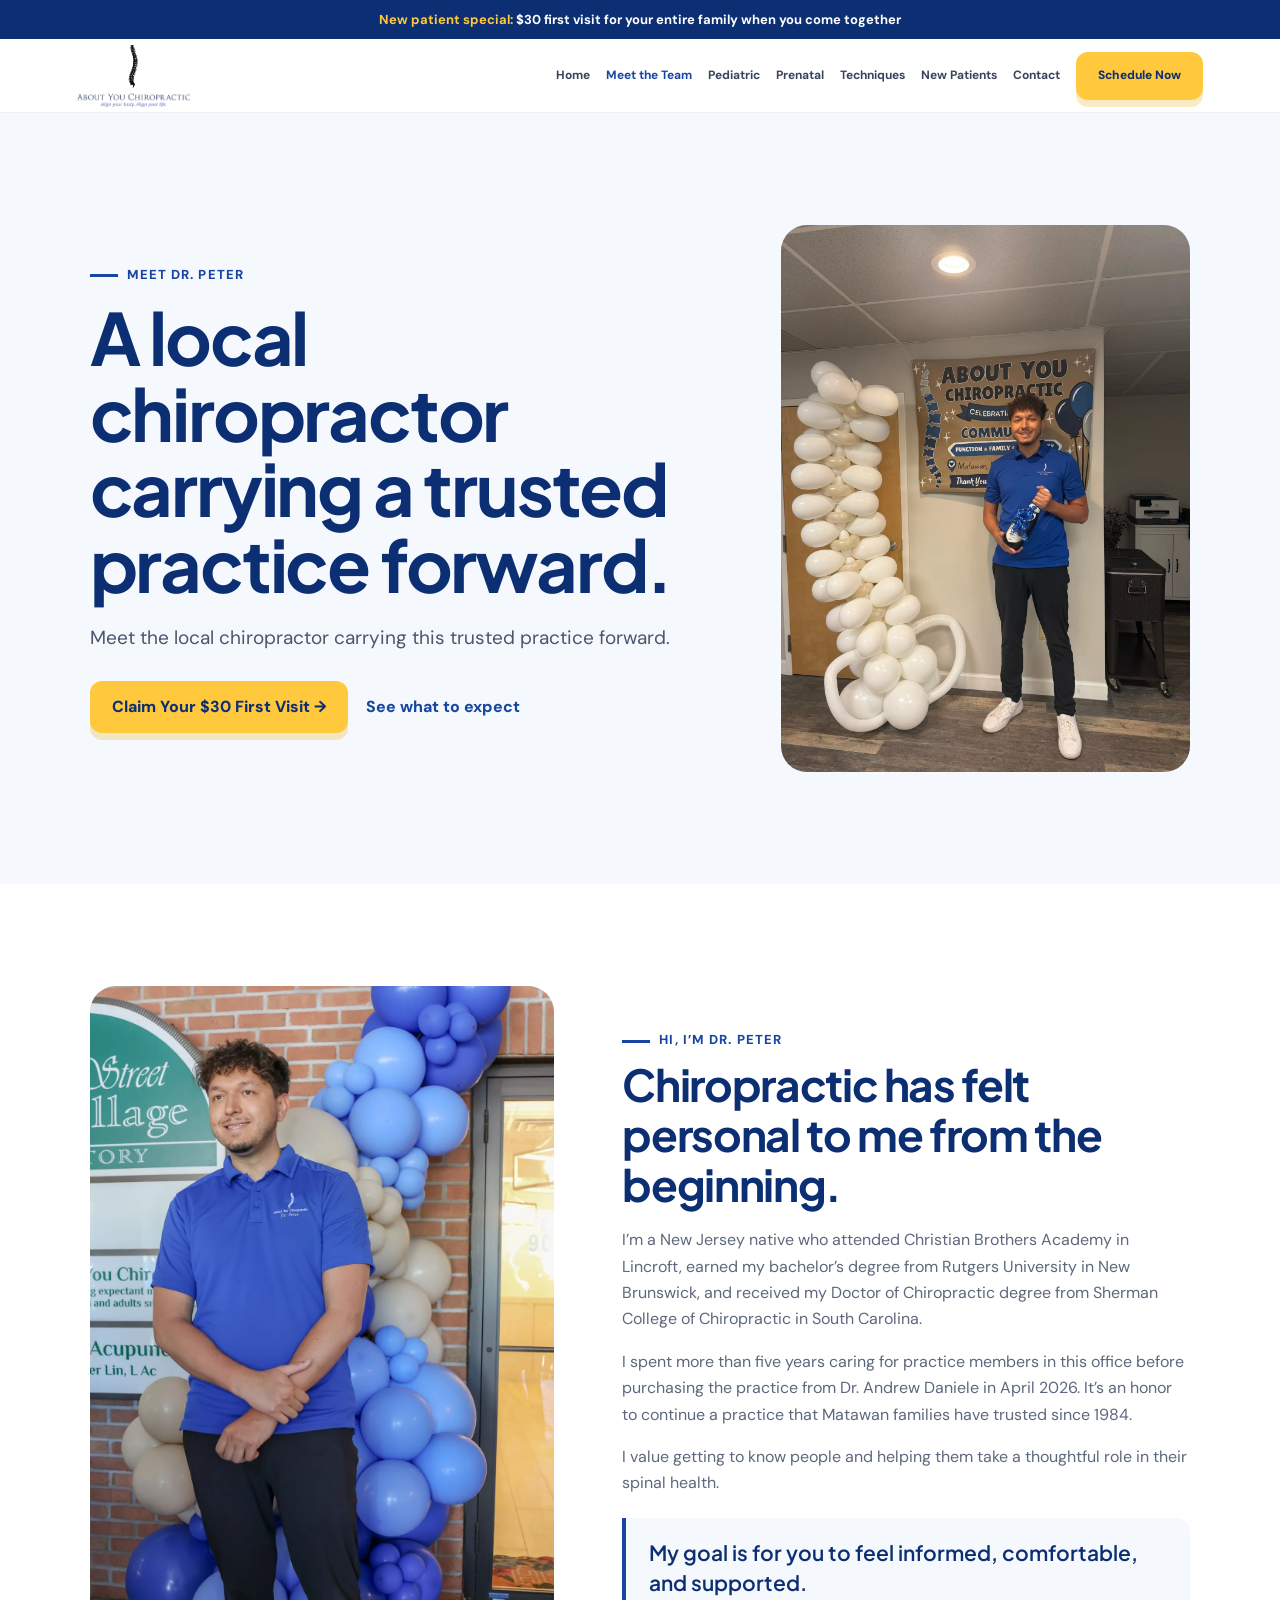
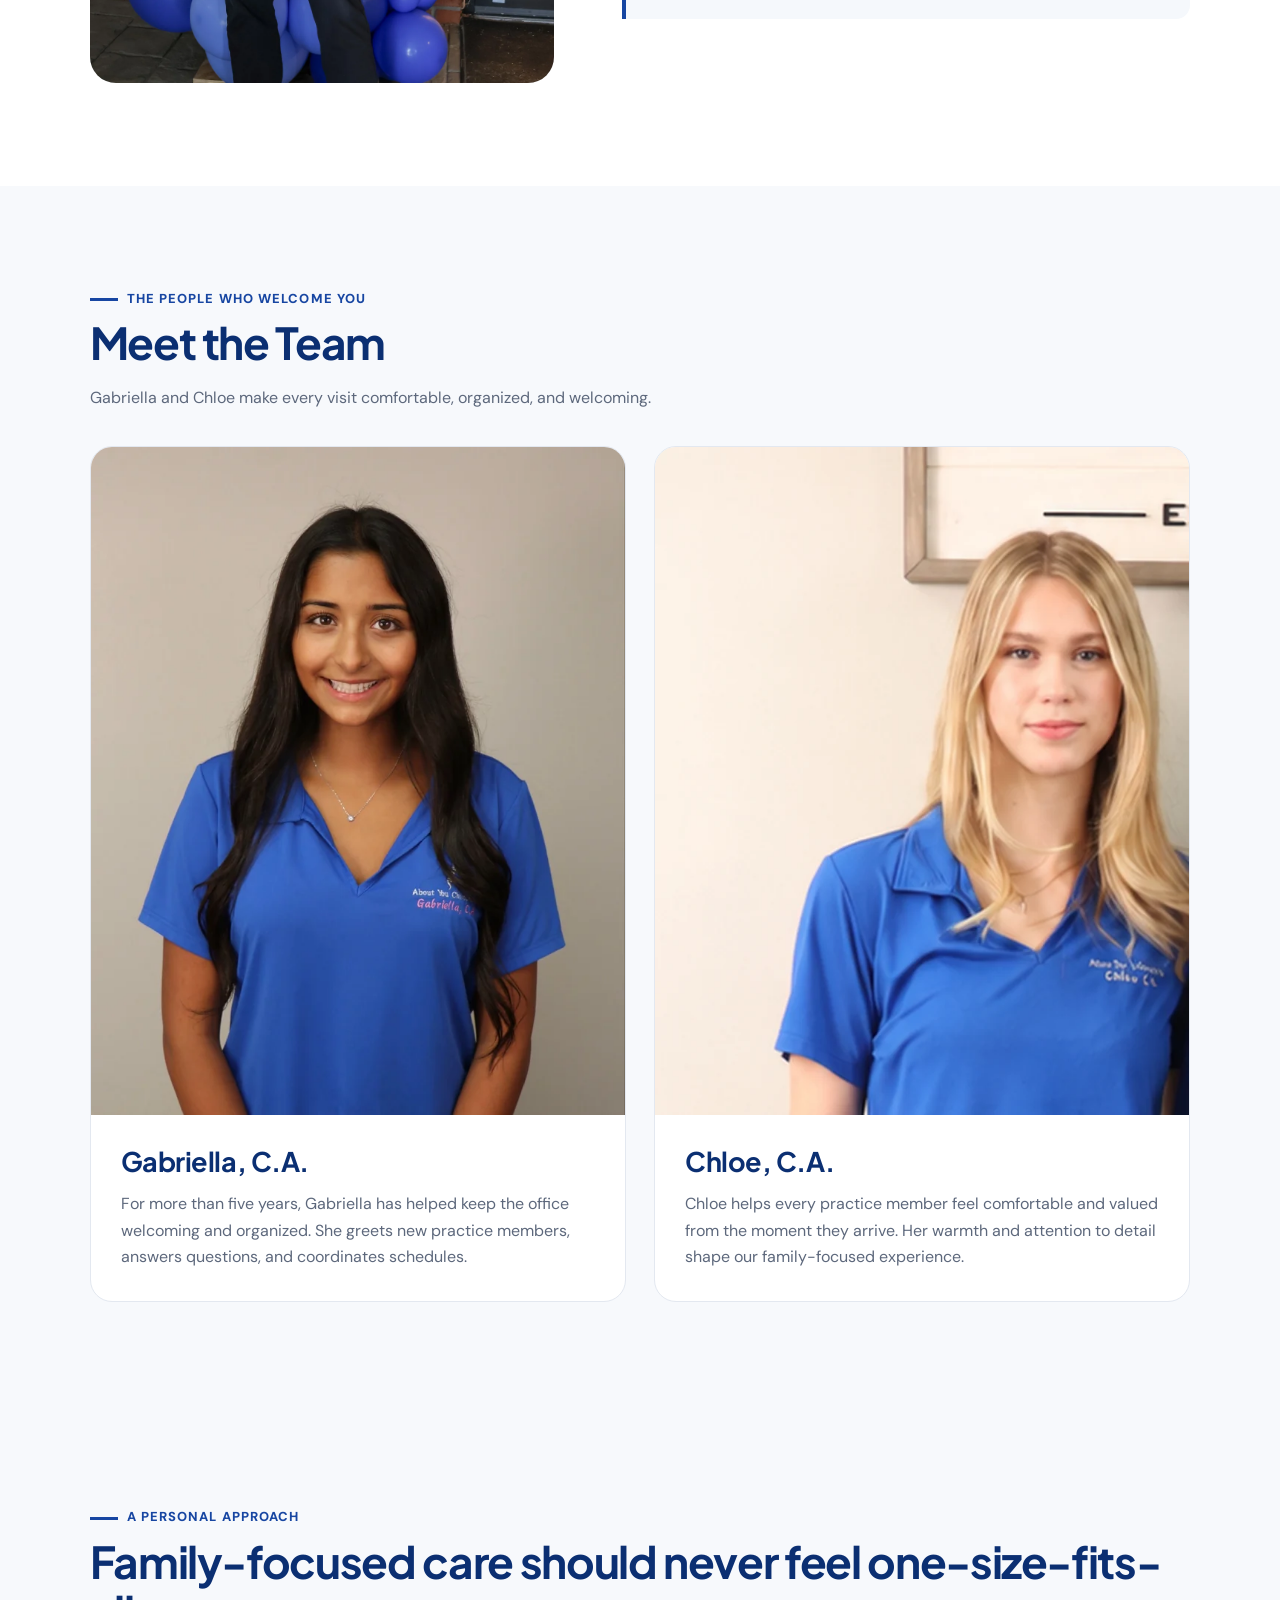
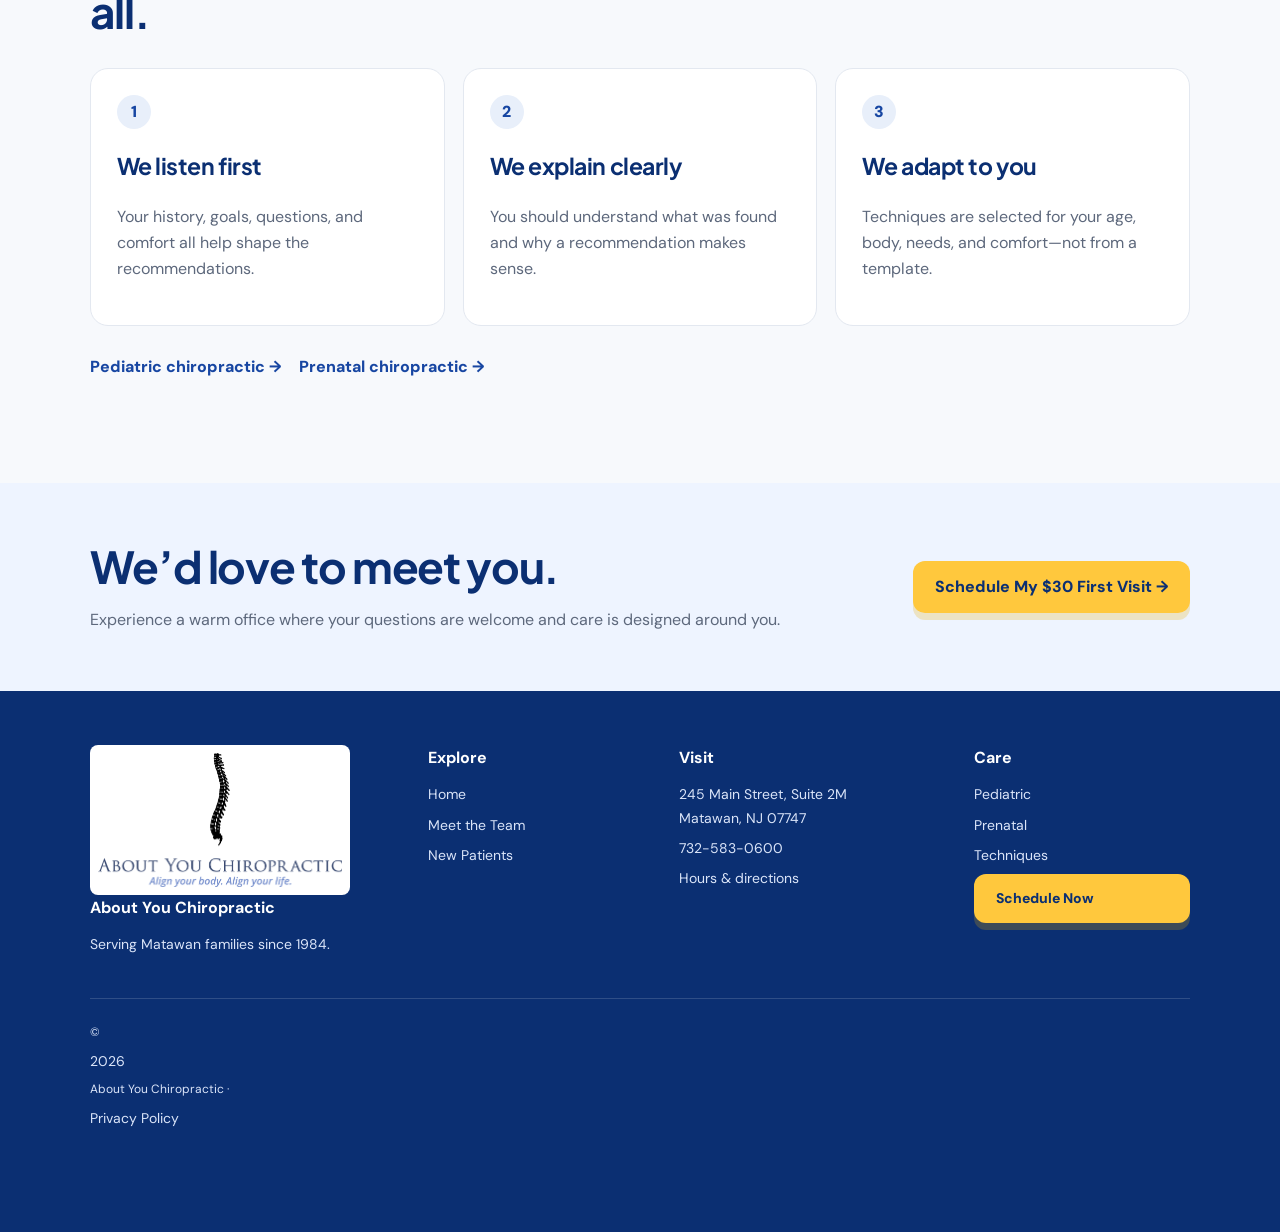
==== about.html @ b711496a "Upload exact working website" ====
<!doctype html><html lang="en"><head><meta charset="UTF-8"><meta name="viewport" content="width=device-width,initial-scale=1"><title>Meet Dr. Peter | About You Chiropractic Matawan</title><meta name="description" content="Meet Dr. Peter Jeremich, a Matawan chiropractor carrying forward a trusted local practice serving families since 1984."><link rel="canonical" href="https://aboutyouchiro.com/about.html"><meta property="og:title" content="Meet Dr. Peter | About You Chiropractic"><meta property="og:description" content="Learn about Dr. Peter's local roots, approach, and commitment to personalized family chiropractic care."><meta name="twitter:card" content="summary_large_image"><link rel="icon" type="image/png" href="assets/icons/about-you-chiropractic-favicon.png"><link rel="stylesheet" href="styles.css"></head><body>
<div class="offerbar"><strong>New patient special:</strong> $30 first visit for your entire family when you come together</div>
<header class="site-header"><a class="brand" href="index.html"><img src="about-you-logo-with-spine.png" width="1965" height="1077" alt="About You Chiropractic home"></a><details class="mobile-menu"><summary aria-label="Open main menu">Menu</summary><nav aria-label="Mobile navigation"><a href="index.html">Home</a><a href="about.html">Meet the Team</a><a href="pediatric-chiropractic.html">Pediatric</a><a href="prenatal-chiropractic.html">Prenatal</a><a href="chiropractic-techniques.html">Techniques</a><a href="new-patients.html">New Patients</a><a href="contact.html">Contact</a></nav></details><nav class="desktop-nav" aria-label="Main navigation"><a href="index.html">Home</a><a href="about.html" aria-current="page">Meet the Team</a><a href="pediatric-chiropractic.html">Pediatric</a><a href="prenatal-chiropractic.html">Prenatal</a><a href="chiropractic-techniques.html">Techniques</a><a href="new-patients.html">New Patients</a><a href="contact.html">Contact</a><a class="btn nav-cta" href="https://calendly.com/aboutyouchiro/first-visit">Schedule Now</a></nav></header>
<main><section class="page-hero"><div class="hero-inner"><div class="eyebrow">Meet Dr. Peter</div><h1>A local chiropractor carrying a trusted practice forward.</h1><p class="lead">Meet the local chiropractor carrying this trusted practice forward.</p><div class="actions"><a class="btn" href="https://calendly.com/aboutyouchiro/first-visit">Claim Your $30 First Visit →</a><a class="text-link" href="new-patients.html">See what to expect</a></div></div><figure class="hero-photo"><img src="assets/images/dr-peter-jeremich-grand-opening-celebration.webp" width="1350" height="1800" fetchpriority="high" alt="Dr. Peter Jeremich celebrating the About You Chiropractic grand opening"></figure></section>
<section class="section"><div class="container split"><figure class="photo-frame portrait-photo"><img src="assets/images/dr-peter-jeremich-office-entrance.webp" width="1200" height="1800" loading="lazy" alt="Dr. Peter Jeremich outside his Matawan chiropractic office"></figure><div class="prose"><div class="eyebrow">Hi, I’m Dr. Peter</div><h2>Chiropractic has felt personal to me from the beginning.</h2><p>I’m a New Jersey native who attended Christian Brothers Academy in Lincroft, earned my bachelor’s degree from Rutgers University in New Brunswick, and received my Doctor of Chiropractic degree from Sherman College of Chiropractic in South Carolina.</p><p>I spent more than five years caring for practice members in this office before purchasing the practice from Dr. Andrew Daniele in April 2026. It’s an honor to continue a practice that Matawan families have trusted since 1984.</p><p>I value getting to know people and helping them take a thoughtful role in their spinal health.</p><p class="quote">My goal is for you to feel informed, comfortable, and supported.</p></div></div></section>
<section class="section section-cream"><div class="container"><div class="about-team-heading"><div class="eyebrow">The people who welcome you</div><h2>Meet the Team</h2><p>Gabriella and Chloe make every visit comfortable, organized, and welcoming.</p></div><div class="team-profiles"><article class="team-profile-card"><div class="team-profile-photo"><img src="assets/images/gabriella-chiropractic-assistant-profile.webp" width="720" height="900" loading="lazy" alt="Gabriella, chiropractic assistant at About You Chiropractic in Matawan"></div><div class="team-profile-copy"><h3>Gabriella, C.A.</h3><p>For more than five years, Gabriella has helped keep the office welcoming and organized. She greets new practice members, answers questions, and coordinates schedules.</p></div></article><article class="team-profile-card"><div class="team-profile-photo"><img src="assets/images/chloe-chiropractic-assistant-profile.webp" width="720" height="900" loading="lazy" alt="Chloe, chiropractic assistant at About You Chiropractic in Matawan"></div><div class="team-profile-copy"><h3>Chloe, C.A.</h3><p>Chloe helps every practice member feel comfortable and valued from the moment they arrive. Her warmth and attention to detail shape our family-focused experience.</p></div></article></div></div></section>
<section class="section section-soft"><div class="container"><div class="eyebrow">A personal approach</div><h2>Family-focused care should never feel one-size-fits-all.</h2><div class="cards"><article class="card"><span class="number">1</span><h3>We listen first</h3><p>Your history, goals, questions, and comfort all help shape the recommendations.</p></article><article class="card"><span class="number">2</span><h3>We explain clearly</h3><p>You should understand what was found and why a recommendation makes sense.</p></article><article class="card"><span class="number">3</span><h3>We adapt to you</h3><p>Techniques are selected for your age, body, needs, and comfort—not from a template.</p></article></div><div class="actions"><a class="text-link" href="pediatric-chiropractic.html">Pediatric chiropractic →</a><a class="text-link" href="prenatal-chiropractic.html">Prenatal chiropractic →</a></div></div></section></main>
<section class="cta-band"><div><h2>We’d love to meet you.</h2><p>Experience a warm office where your questions are welcome and care is designed around you.</p></div><a class="btn" href="https://calendly.com/aboutyouchiro/first-visit">Schedule My $30 First Visit →</a></section>
<footer class="footer"><div><img class="footer-logo" src="about-you-logo-with-spine.png" width="1965" height="1077" loading="lazy" alt="About You Chiropractic"><strong>About You Chiropractic</strong><span>Serving Matawan families since 1984.</span></div><div><strong>Explore</strong><a href="index.html">Home</a><a href="about.html">Meet the Team</a><a href="new-patients.html">New Patients</a></div><div><strong>Visit</strong><span>245 Main Street, Suite 2M<br>Matawan, NJ 07747</span><a href="tel:+17325830600">732-583-0600</a><a href="contact.html">Hours & directions</a></div><div><strong>Care</strong><a href="pediatric-chiropractic.html">Pediatric</a><a href="prenatal-chiropractic.html">Prenatal</a><a href="chiropractic-techniques.html">Techniques</a><a class="btn" href="https://calendly.com/aboutyouchiro/first-visit">Schedule Now</a></div><div class="legal">© <span data-year></span> About You Chiropractic · <a href="#">Privacy Policy</a></div></footer><div class="mobile-cta"><a class="btn" href="https://calendly.com/aboutyouchiro/first-visit">Schedule Your $30 First Visit →</a></div><script src="site.js"></script></body></html>
---- styles.css ----
@import url("https://fonts.googleapis.com/css2?family=DM+Sans:wght@400;500;600;700;800&family=Plus+Jakarta+Sans:wght@600;700;800&display=swap");
:root{--blue:#1746a2;--deep:#0b2f72;--soft:#eaf1ff;--gold:#ffc83d;--ink:#172033;--muted:#5d687c;--cream:#fff9ee;--line:#dde4ef;--white:#fff;--shadow:0 18px 50px rgba(11,47,114,.13)}
*{box-sizing:border-box}html{scroll-behavior:smooth}body{margin:0;color:var(--ink);background:#fff;font:16px/1.65 "DM Sans",sans-serif;overflow-x:hidden}a{color:inherit;text-decoration:none}a:focus-visible,summary:focus-visible,iframe:focus-visible{outline:3px solid var(--gold);outline-offset:3px}img{max-width:100%;display:block}button{font:inherit}
.offerbar{padding:9px 18px;background:var(--deep);color:#fff;text-align:center;font-size:13px;font-weight:700}.offerbar strong{color:var(--gold)}
.site-header{position:sticky;z-index:20;top:0;display:flex;align-items:center;justify-content:space-between;height:74px;padding:0 6vw;background:rgba(255,255,255,.97);border-bottom:1px solid #edf0f5}.brand{display:flex;align-items:center;width:300px;min-width:0;flex:0 1 auto}.brand img{display:block;width:auto;max-width:100%;height:62px;max-height:62px;object-fit:contain;object-position:left center}.desktop-nav{display:flex;align-items:center;gap:16px;color:#39445a;font-size:12px;font-weight:700}.desktop-nav a:hover,.desktop-nav a[aria-current="page"]{color:var(--blue)}.mobile-menu{display:none}.btn{display:inline-flex;align-items:center;justify-content:center;min-height:48px;padding:13px 22px;border-radius:12px;background:var(--gold);color:var(--deep);font-weight:800;box-shadow:0 7px 0 rgba(229,169,0,.23);transition:.18s}.btn:hover{transform:translateY(-2px);background:#ffd45c}.btn-blue{background:var(--blue);color:#fff;box-shadow:none}.nav-cta{white-space:nowrap}
.page-hero{position:relative;overflow:hidden;display:grid;grid-template-columns:minmax(0,1.2fr) minmax(280px,.8fr);align-items:center;gap:54px;padding:82px 7vw 88px;background:linear-gradient(120deg,var(--cream),var(--soft))}.page-hero:after{position:absolute;right:-80px;bottom:-180px;width:420px;height:420px;border-radius:50%;background:rgba(23,70,162,.08);content:""}.hero-inner{position:relative;z-index:1;max-width:780px}.hero-photo-placeholder{position:relative;z-index:1;display:grid;min-height:360px;place-items:center;align-content:center;gap:9px;padding:28px;border:2px dashed #a9bce0;border-radius:26px;background:rgba(255,255,255,.72);color:var(--deep);text-align:center;box-shadow:var(--shadow)}.hero-photo-placeholder span{font:700 27px/1.2 "Plus Jakarta Sans",sans-serif}.hero-photo-placeholder small{color:var(--muted);font-weight:700}.eyebrow{color:var(--blue);font-size:13px;font-weight:800;letter-spacing:1.1px;text-transform:uppercase}.eyebrow:before{display:inline-block;width:28px;height:3px;margin-right:9px;background:var(--gold);vertical-align:middle;content:""}h1,h2,h3{font-family:"Plus Jakarta Sans",sans-serif;color:var(--deep)}h1{max-width:900px;margin:14px 0 20px;font-size:clamp(43px,6vw,72px);line-height:1.03;letter-spacing:-2.4px}h2{margin:8px 0 18px;font-size:clamp(31px,4vw,44px);line-height:1.12;letter-spacing:-1.2px}h3{font-size:23px;line-height:1.2}.lead{max-width:760px;color:#4b566c;font-size:19px}.actions{display:flex;flex-wrap:wrap;align-items:center;gap:18px;margin-top:28px}.text-link{color:var(--blue);font-weight:800}
.section{padding:72px 7vw}.section-soft{background:#f7f9fc}.section-cream{background:var(--cream)}.section-blue{background:var(--blue);color:#fff}.section-blue h2{color:#fff}.container{max-width:1180px;margin:auto}.split{display:grid;grid-template-columns:.9fr 1.1fr;gap:68px;align-items:center}.split.reverse{grid-template-columns:1.1fr .9fr}.photo-placeholder{display:grid;min-height:430px;place-items:center;padding:28px;border-radius:26px;background:linear-gradient(145deg,#dce7ff,#88a9e8);color:var(--deep);text-align:center;box-shadow:var(--shadow)}.photo-placeholder span{font:700 31px "Plus Jakarta Sans",sans-serif}.portrait{min-height:560px;background:linear-gradient(150deg,#edf2ff,#9bb6e8)}.prose p{color:var(--muted)}.quote{padding:20px 23px;border-left:4px solid var(--gold);border-radius:0 14px 14px 0;background:var(--cream);color:var(--deep)!important;font:600 21px/1.45 "Plus Jakarta Sans",sans-serif}
.cards{display:grid;grid-template-columns:repeat(3,1fr);gap:18px;margin-top:32px}.card{padding:26px;border:1px solid var(--line);border-radius:18px;background:#fff}.card .number{display:grid;width:34px;height:34px;place-items:center;border-radius:50%;background:var(--gold);color:var(--deep);font-weight:900}.card p{color:var(--muted)}.checklist{display:grid;gap:10px;padding:0;list-style:none}.checklist li{position:relative;padding-left:30px;color:var(--muted)}.checklist li:before{position:absolute;left:0;color:var(--blue);font-weight:900;content:"✓"}
.about-team-heading{max-width:760px;margin-bottom:34px}.about-team-heading p{color:var(--muted)}.team-profiles{display:grid;grid-template-columns:1fr 1fr;gap:28px}.team-profile-card{overflow:hidden;border:1px solid var(--line);border-radius:22px;background:#fff;box-shadow:0 14px 38px rgba(11,47,114,.08)}.team-profile-photo{display:grid;min-height:290px;place-items:center;align-content:center;gap:10px;background:linear-gradient(145deg,#e7eeff,#adc4ee);color:var(--deep);text-align:center}.team-profile-photo span{display:grid;width:94px;height:94px;place-items:center;border-radius:50%;background:rgba(255,255,255,.88);font:700 38px/1 "Plus Jakarta Sans",sans-serif;box-shadow:0 10px 28px rgba(11,47,114,.12)}.team-profile-photo small{font-weight:700}.team-profile-copy{padding:30px}.team-profile-copy h3{margin:0 0 13px;font-size:27px}.team-profile-copy p{margin:0;color:var(--muted)}
.visit-grid{display:grid;grid-template-columns:1fr 1fr;gap:22px}.visit-card{padding:30px;border-radius:20px;border:1px solid var(--line);background:#fff}.visit-label{color:var(--blue);font-size:12px;font-weight:800;letter-spacing:1px;text-transform:uppercase}.faq-list{max-width:900px}.faq-list details{border-top:1px solid #ddd7c8}.faq-list details:last-child{border-bottom:1px solid #ddd7c8}.faq-list summary{padding:20px 44px 20px 0;color:var(--deep);font-weight:800;cursor:pointer}.faq-list details p{max-width:800px;margin:0 0 22px;color:var(--muted)}
.contact-grid{display:grid;grid-template-columns:1fr 1.1fr;gap:25px}.contact-cards{display:grid;grid-template-columns:1fr 1fr;gap:14px}.contact-card{padding:22px;border:1px solid var(--line);border-radius:16px;background:#fff}.contact-card small{display:block;color:var(--blue);font-weight:800;text-transform:uppercase}.contact-card strong,.contact-card a{display:block;margin:7px 0;color:var(--deep);font-size:18px;font-weight:800}.building{display:flex;align-items:center;min-height:390px;border-radius:20px;background:#fff;overflow:hidden}.hours{display:grid;gap:0;max-width:700px}.hours div{display:flex;justify-content:space-between;gap:20px;padding:13px 0;border-bottom:1px solid var(--line)}.hours dt{font-weight:800;color:var(--deep)}.hours dd{margin:0;color:var(--muted);text-align:right}.map-layout{display:grid;grid-template-columns:.72fr 1.28fr;gap:24px;align-items:stretch}.map-details{padding:28px;border-radius:18px;background:var(--deep);color:#fff}.map-details h2{color:#fff}.map-details p{color:#dbe5f9}.map-actions{display:grid;gap:12px;margin-top:23px}.map-frame{min-height:460px;border:0;border-radius:20px;overflow:hidden;box-shadow:var(--shadow)}.map-frame iframe{display:block;width:100%;height:100%;min-height:460px;border:0}
.cta-band{display:flex;align-items:center;justify-content:space-between;gap:35px;padding:58px 7vw;background:var(--blue);color:#fff}.cta-band h2{margin:0;color:#fff}.cta-band p{margin-bottom:0;color:#dce6ff}.footer{display:grid;grid-template-columns:1.4fr 1fr 1.2fr 1fr;gap:35px;padding:54px 7vw 95px;background:var(--deep);color:#dbe5f9}.footer strong{display:block;margin-bottom:12px;color:#fff}.footer a,.footer span{display:block;margin:7px 0;font-size:14px}.footer a:hover{color:var(--gold)}.footer-logo{display:block;width:260px;max-width:100%;height:auto;padding:8px;background:#fff;border-radius:8px;object-fit:contain}.legal{grid-column:1/-1;padding-top:24px;border-top:1px solid rgba(255,255,255,.15);font-size:12px}.mobile-cta{display:none}
@media(max-width:1060px){.page-hero{grid-template-columns:1fr}.hero-photo-placeholder{min-height:280px}.cards{grid-template-columns:1fr 1fr}.split,.split.reverse{grid-template-columns:1fr;gap:34px}.footer{grid-template-columns:1fr 1fr}.contact-grid,.map-layout{grid-template-columns:1fr}}
@media(max-width:1100px) and (min-width:761px){.site-header{padding:0 18px}.brand{width:120px}.desktop-nav{gap:10px;font-size:11px}.desktop-nav .nav-cta{min-height:44px;padding:10px 14px}}
@media(max-width:760px){.site-header{height:62px;padding:0 18px}.brand{width:min(48vw,220px)}.brand img{height:52px;max-height:52px}.desktop-nav>a:not(.nav-cta){display:none}.desktop-nav .nav-cta{padding:9px 11px;min-height:42px;font-size:11px}.mobile-menu{display:block;position:relative}.mobile-menu summary{min-width:48px;min-height:48px;display:grid;place-items:center;border:1px solid var(--line);border-radius:10px;color:var(--deep);font-weight:800;cursor:pointer;list-style:none}.mobile-menu summary::-webkit-details-marker{display:none}.mobile-menu nav{position:absolute;right:0;top:58px;width:min(300px,88vw);display:grid;padding:12px;border:1px solid var(--line);border-radius:16px;background:#fff;box-shadow:var(--shadow)}.mobile-menu nav a{min-height:46px;display:flex;align-items:center;padding:8px 12px;border-radius:8px;color:var(--deep);font-weight:700}.mobile-menu nav a:hover{background:var(--soft)}}
@media(max-width:680px){body{padding-bottom:78px}.offerbar{font-size:11px}.site-header{height:62px;padding:0 18px}.brand{width:min(48vw,220px)}.brand img{height:52px;max-height:52px}.nav-cta{padding:9px 11px;min-height:42px;font-size:11px}.page-hero{gap:30px;padding:54px 20px 58px}.hero-photo-placeholder{min-height:230px}h1{font-size:43px;letter-spacing:-1.5px}.lead{font-size:17px}.section{padding:50px 20px}.cards,.visit-grid,.contact-cards,.team-profiles{grid-template-columns:1fr}.photo-placeholder,.portrait{min-height:330px}.team-profile-photo{min-height:240px}.team-profile-copy{padding:24px}.cta-band{align-items:stretch;flex-direction:column}.footer{grid-template-columns:1fr;padding:45px 20px 38px}.legal{grid-column:auto}.hours div{display:block}.hours dd{text-align:left}.map-frame,.map-frame iframe{min-height:360px}.mobile-cta{position:fixed;z-index:50;right:0;bottom:0;left:0;display:block;padding:10px 14px calc(10px + env(safe-area-inset-bottom));background:rgba(255,255,255,.97);box-shadow:0 -5px 20px rgba(11,47,114,.15)}.mobile-cta .btn{width:100%}}




/* Premium refinement — July 2026 */
:root{--cream:#fff;--soft:#f5f8fc;--line:#e3e8f0;--shadow:0 8px 24px rgba(15,36,64,.06)}
body{background:#fff}.page-hero{background:#f5f8fc;gap:clamp(44px,6vw,88px);padding-top:clamp(72px,9vw,112px);padding-bottom:clamp(72px,9vw,112px)}.page-hero::after{display:none}.page-hero-copy{max-width:650px}.page-hero-copy .lead{max-width:56ch}.hero-photo-placeholder{background:#fff;border:1px solid #dce4ef;box-shadow:none}.photo-placeholder,.portrait,.team-profile-photo{background:#eef3fa;box-shadow:none}.section{padding-top:clamp(76px,8vw,104px);padding-bottom:clamp(76px,8vw,104px)}.section-soft,.section-cream{background:#f7f9fc}.section-head{margin-bottom:clamp(34px,5vw,54px)}.section-head p,.prose p{max-width:64ch}.eyebrow::before{background:var(--blue)}.card,.visit-card,.team-profile-card,.contact-card,.map-card{border-color:var(--line);box-shadow:none}.card:hover,.team-profile-card:hover{transform:none;box-shadow:none}.card .number{background:#e8effa;color:var(--blue)}.quote{background:#f5f8fc;border-left-color:var(--blue)}.cta-band{background:#eef4ff;color:var(--deep)}.cta-band h2{color:var(--deep)}.cta-band p{color:var(--muted)}.button{box-shadow:none}.button:hover{transform:translateY(-1px);box-shadow:0 6px 16px rgba(15,36,64,.12)}.faq-item,details{border-color:var(--line);box-shadow:none}@media(max-width:760px){.section{padding-top:60px;padding-bottom:60px}.page-hero{padding-top:58px;padding-bottom:64px;gap:38px}}

/* Decorative artwork removed for a calmer visual system. */
.arch,.heart,.sun,.adult,.child,.baby{display:none!important}

/* Heading typography refinement */
h1,h2,h3{font-family:"Plus Jakarta Sans",sans-serif;font-weight:700}
h1{line-height:1.05;letter-spacing:-2.2px}
h2{line-height:1.14;letter-spacing:-1.35px}
h3{line-height:1.24;letter-spacing:-.45px}

/* Real photography */
.hero-photo,.photo-frame{position:relative;z-index:1;margin:0;overflow:hidden;border-radius:26px;background:#eef3fa}
.hero-photo{min-height:360px}
.hero-photo img,.photo-frame img{display:block;width:100%;height:100%;object-fit:cover}
.hero-photo img{min-height:360px;object-position:center 35%}
.hero-photo-wide img{object-position:center}
.hero-photo-building{display:grid;place-items:center;background:#fff}
.hero-photo-building img{object-fit:contain}
.portrait-photo{min-height:560px}
.portrait-photo img{min-height:560px;object-position:center 27%}
.team-profile-photo{overflow:hidden;padding:0}
.team-profile-photo img{width:100%;height:100%;min-height:290px;object-fit:cover;object-position:center 28%}
@media(max-width:1060px){
  .hero-photo,.hero-photo img{min-height:280px}
}
@media(max-width:680px){
  .hero-photo,.hero-photo img{min-height:230px}
  .portrait-photo,.portrait-photo img{min-height:390px}
  .team-profile-photo img{min-height:240px}
}

/* Technique icon system */
.technique-card{display:flex;flex-direction:column;align-items:flex-start;min-height:250px}
.technique-icon{display:grid;width:62px;height:62px;margin-bottom:18px;place-items:center;border:1px solid #dbe5f3;border-radius:16px;background:#f4f7fc}
.technique-icon img{width:48px;height:48px}
.technique-card h3{margin:0 0 10px}
.technique-card p{margin:0 0 14px}
.technique-card .text-link{margin-top:auto}

/* Preserve the plaza artwork's true 1580 × 638 proportions on New Patients. */
.new-patient-building{min-height:0;aspect-ratio:1580/638}
.new-patient-building img{display:block;width:100%;height:100%;object-fit:contain;object-position:center;aspect-ratio:1580/638}

.contact-plaza-building{min-height:0;aspect-ratio:1580/638}
.contact-plaza-building img{display:block;width:100%;height:100%;object-fit:contain;object-position:center;aspect-ratio:1580/638}

.pediatric-hero-photo{width:min(100%,560px);min-height:0;aspect-ratio:1200/1381;justify-self:center}
.pediatric-hero-photo img{width:100%;height:100%;min-height:0;object-fit:cover;object-position:center}
.techniques-ribbon-photo,.prenatal-community-photo{width:100%;min-height:0;aspect-ratio:3/2}
.techniques-ribbon-photo img,.prenatal-community-photo img{width:100%;height:100%;min-height:0;object-fit:cover;object-position:center}
.content-photo{width:100%;aspect-ratio:3/2}
.content-photo-portrait{width:min(100%,560px);aspect-ratio:2/3;justify-self:center}
.content-photo-tall{width:min(100%,560px);aspect-ratio:3/4;justify-self:center}
.content-photo img{width:100%;height:100%;object-fit:cover;object-position:center}
.contact-community-photo{width:100%;min-height:0;aspect-ratio:1320/854}
.contact-community-photo img{width:100%;height:100%;min-height:0;object-fit:cover;object-position:center}
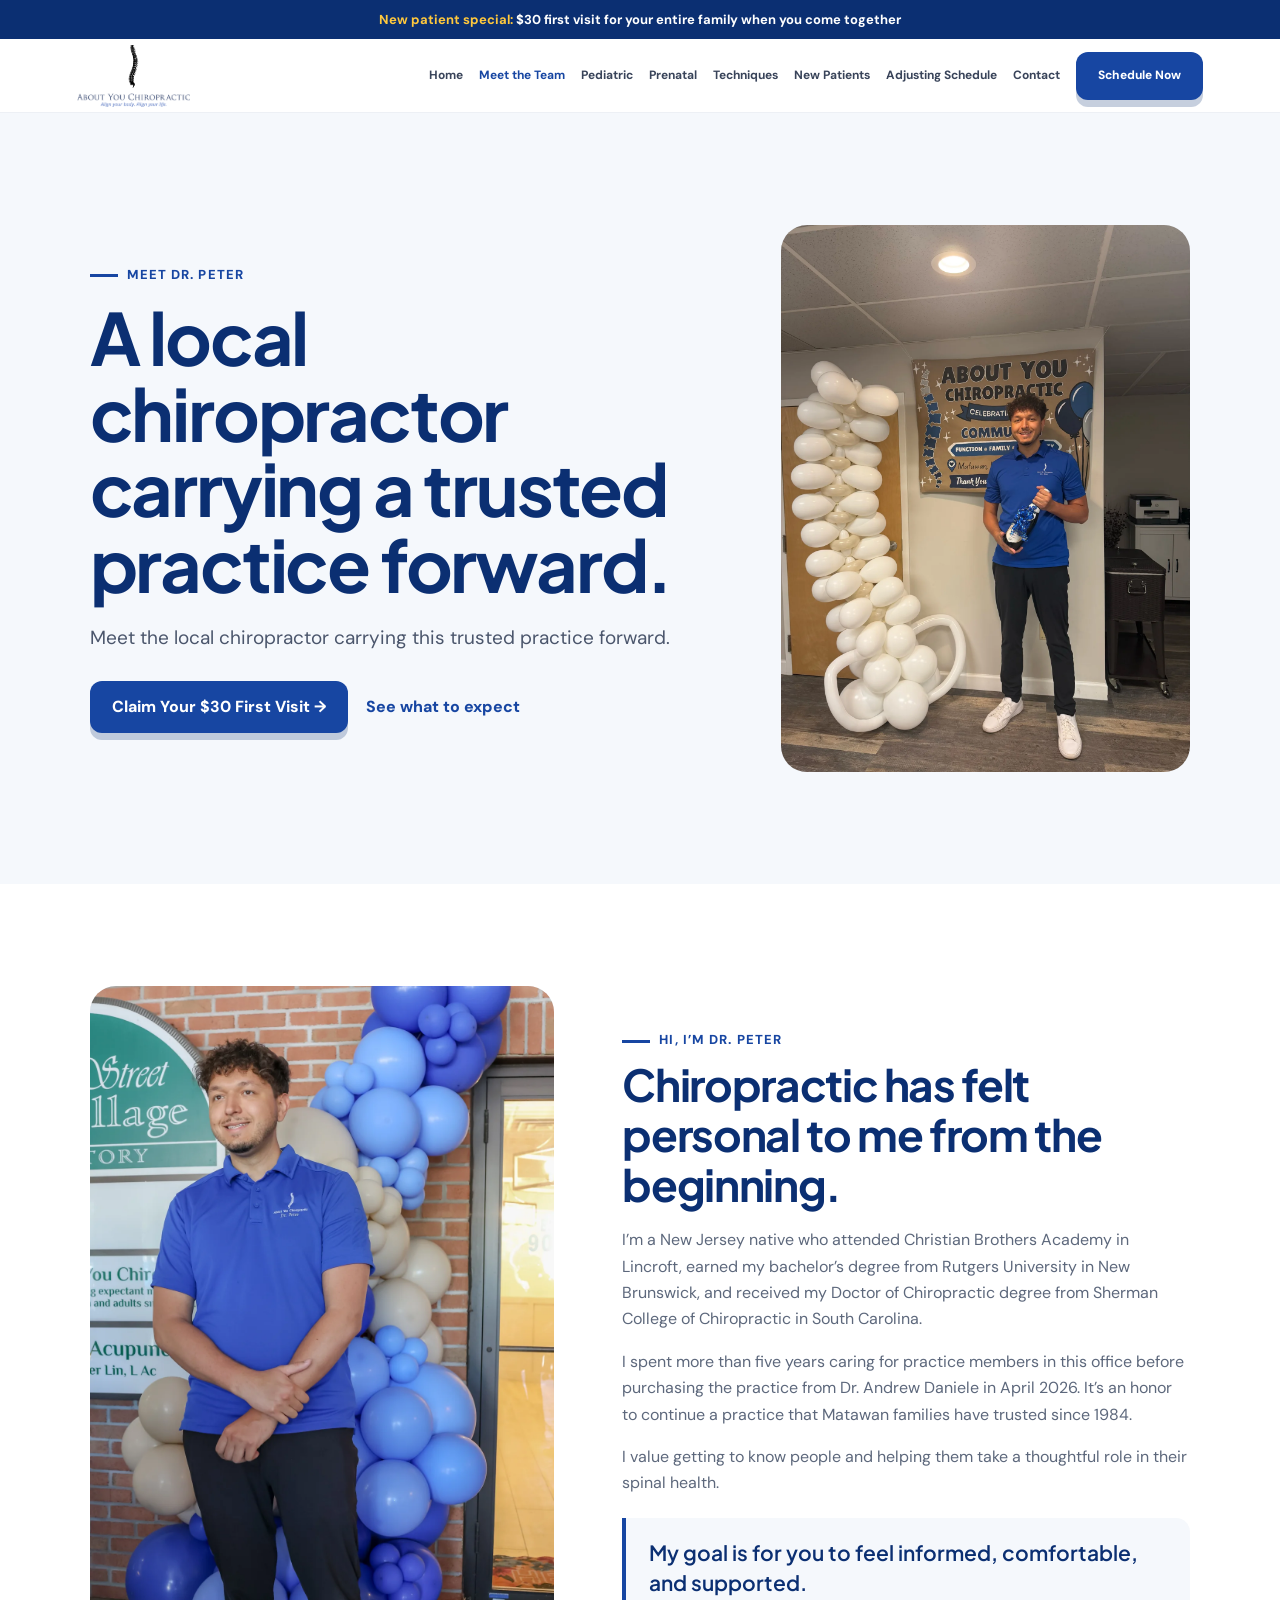
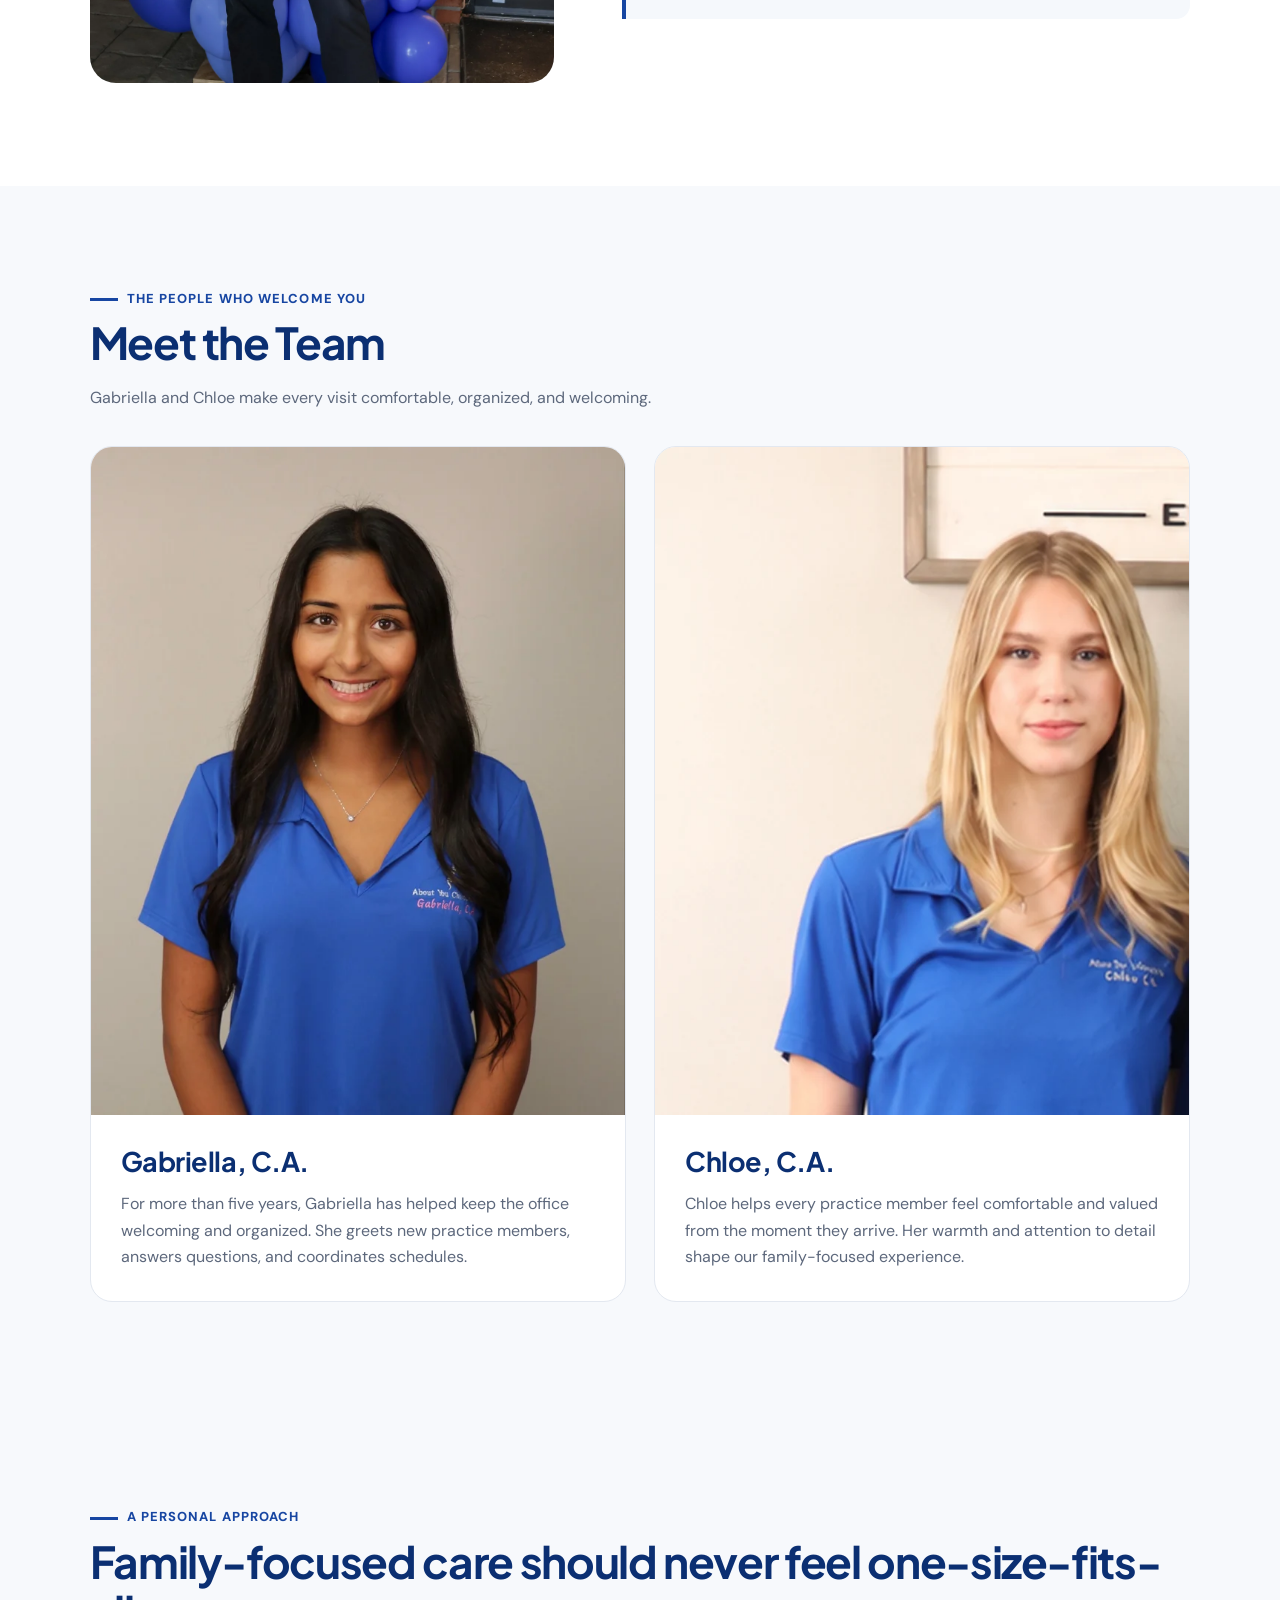
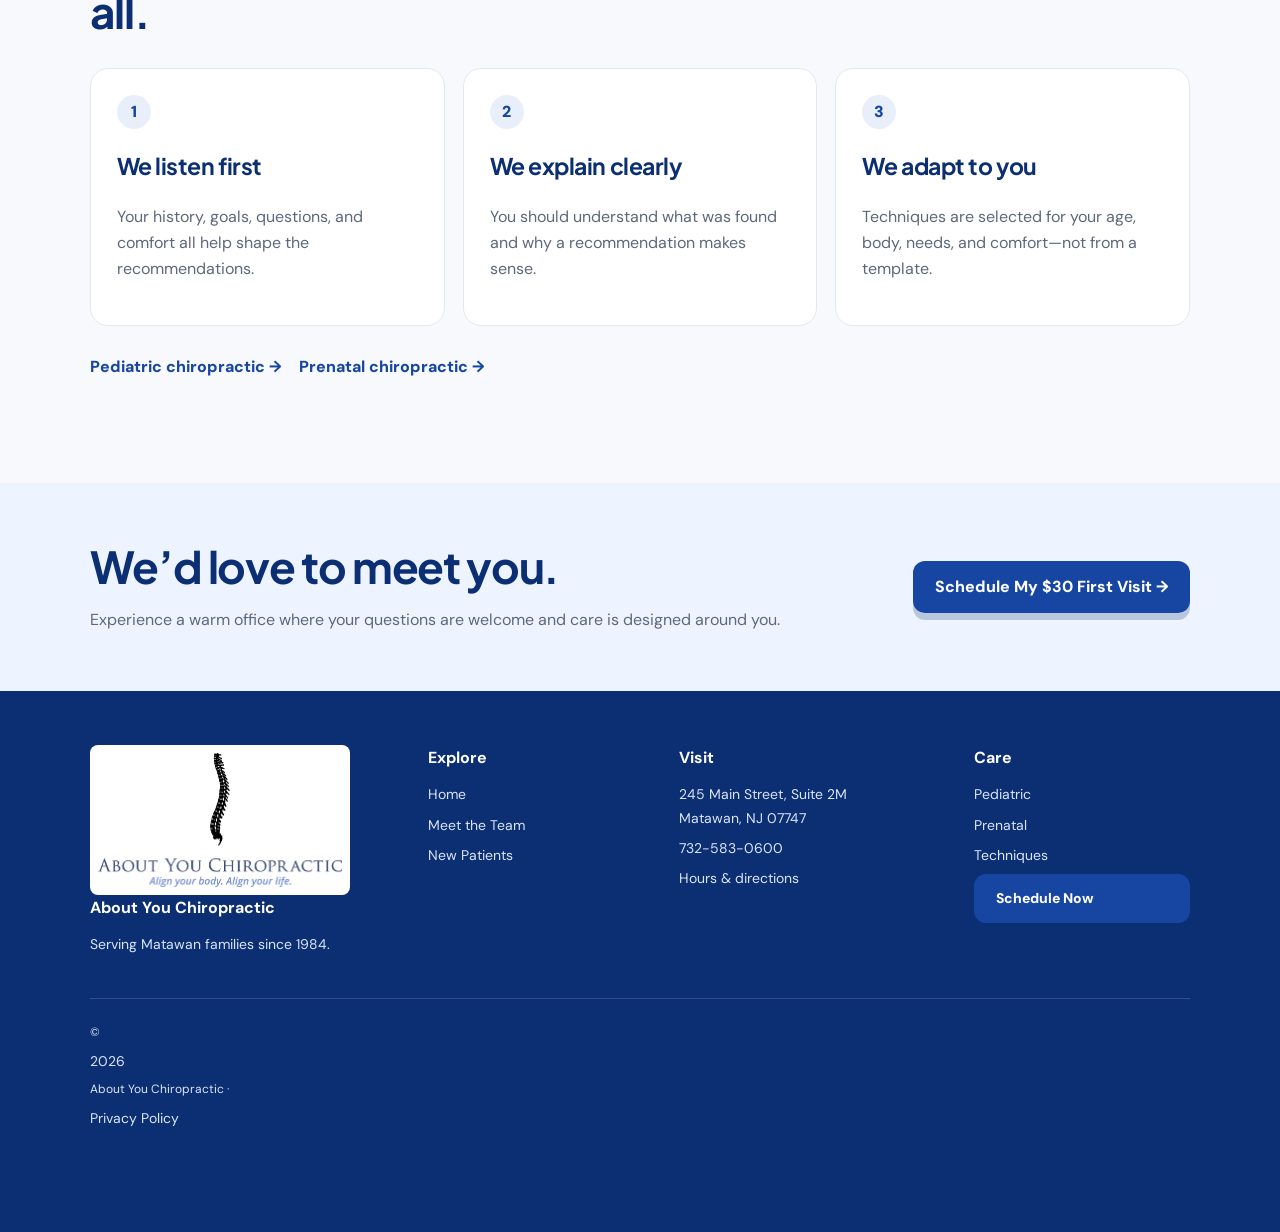
==== commit d7671032: "update" ====
--- a/about.html
+++ b/about.html
@@ -1,6 +1,6 @@
 <!doctype html><html lang="en"><head><meta charset="UTF-8"><meta name="viewport" content="width=device-width,initial-scale=1"><title>Meet Dr. Peter | About You Chiropractic Matawan</title><meta name="description" content="Meet Dr. Peter Jeremich, a Matawan chiropractor carrying forward a trusted local practice serving families since 1984."><link rel="canonical" href="https://aboutyouchiro.com/about.html"><meta property="og:title" content="Meet Dr. Peter | About You Chiropractic"><meta property="og:description" content="Learn about Dr. Peter's local roots, approach, and commitment to personalized family chiropractic care."><meta name="twitter:card" content="summary_large_image"><link rel="icon" type="image/png" href="assets/icons/about-you-chiropractic-favicon.png"><link rel="stylesheet" href="styles.css"></head><body>
 <div class="offerbar"><strong>New patient special:</strong> $30 first visit for your entire family when you come together</div>
-<header class="site-header"><a class="brand" href="index.html"><img src="about-you-logo-with-spine.png" width="1965" height="1077" alt="About You Chiropractic home"></a><details class="mobile-menu"><summary aria-label="Open main menu">Menu</summary><nav aria-label="Mobile navigation"><a href="index.html">Home</a><a href="about.html">Meet the Team</a><a href="pediatric-chiropractic.html">Pediatric</a><a href="prenatal-chiropractic.html">Prenatal</a><a href="chiropractic-techniques.html">Techniques</a><a href="new-patients.html">New Patients</a><a href="contact.html">Contact</a></nav></details><nav class="desktop-nav" aria-label="Main navigation"><a href="index.html">Home</a><a href="about.html" aria-current="page">Meet the Team</a><a href="pediatric-chiropractic.html">Pediatric</a><a href="prenatal-chiropractic.html">Prenatal</a><a href="chiropractic-techniques.html">Techniques</a><a href="new-patients.html">New Patients</a><a href="contact.html">Contact</a><a class="btn nav-cta" href="https://calendly.com/aboutyouchiro/first-visit">Schedule Now</a></nav></header>
+<header class="site-header"><a class="brand" href="index.html"><img src="about-you-logo-with-spine.png" width="1965" height="1077" alt="About You Chiropractic home"></a><details class="mobile-menu"><summary aria-label="Open main menu">Menu</summary><nav aria-label="Mobile navigation"><a href="index.html">Home</a><a href="about.html">Meet the Team</a><a href="pediatric-chiropractic.html">Pediatric</a><a href="prenatal-chiropractic.html">Prenatal</a><a href="chiropractic-techniques.html">Techniques</a><a href="new-patients.html">New Patients</a><a href="adjusting-schedule.html">Adjusting Schedule</a><a href="contact.html">Contact</a></nav></details><nav class="desktop-nav" aria-label="Main navigation"><a href="index.html">Home</a><a href="about.html" aria-current="page">Meet the Team</a><a href="pediatric-chiropractic.html">Pediatric</a><a href="prenatal-chiropractic.html">Prenatal</a><a href="chiropractic-techniques.html">Techniques</a><a href="new-patients.html">New Patients</a><a href="adjusting-schedule.html">Adjusting Schedule</a><a href="contact.html">Contact</a><a class="btn nav-cta" href="https://calendly.com/aboutyouchiro/first-visit">Schedule Now</a></nav></header>
 <main><section class="page-hero"><div class="hero-inner"><div class="eyebrow">Meet Dr. Peter</div><h1>A local chiropractor carrying a trusted practice forward.</h1><p class="lead">Meet the local chiropractor carrying this trusted practice forward.</p><div class="actions"><a class="btn" href="https://calendly.com/aboutyouchiro/first-visit">Claim Your $30 First Visit →</a><a class="text-link" href="new-patients.html">See what to expect</a></div></div><figure class="hero-photo"><img src="assets/images/dr-peter-jeremich-grand-opening-celebration.webp" width="1350" height="1800" fetchpriority="high" alt="Dr. Peter Jeremich celebrating the About You Chiropractic grand opening"></figure></section>
 <section class="section"><div class="container split"><figure class="photo-frame portrait-photo"><img src="assets/images/dr-peter-jeremich-office-entrance.webp" width="1200" height="1800" loading="lazy" alt="Dr. Peter Jeremich outside his Matawan chiropractic office"></figure><div class="prose"><div class="eyebrow">Hi, I’m Dr. Peter</div><h2>Chiropractic has felt personal to me from the beginning.</h2><p>I’m a New Jersey native who attended Christian Brothers Academy in Lincroft, earned my bachelor’s degree from Rutgers University in New Brunswick, and received my Doctor of Chiropractic degree from Sherman College of Chiropractic in South Carolina.</p><p>I spent more than five years caring for practice members in this office before purchasing the practice from Dr. Andrew Daniele in April 2026. It’s an honor to continue a practice that Matawan families have trusted since 1984.</p><p>I value getting to know people and helping them take a thoughtful role in their spinal health.</p><p class="quote">My goal is for you to feel informed, comfortable, and supported.</p></div></div></section>
 <section class="section section-cream"><div class="container"><div class="about-team-heading"><div class="eyebrow">The people who welcome you</div><h2>Meet the Team</h2><p>Gabriella and Chloe make every visit comfortable, organized, and welcoming.</p></div><div class="team-profiles"><article class="team-profile-card"><div class="team-profile-photo"><img src="assets/images/gabriella-chiropractic-assistant-profile.webp" width="720" height="900" loading="lazy" alt="Gabriella, chiropractic assistant at About You Chiropractic in Matawan"></div><div class="team-profile-copy"><h3>Gabriella, C.A.</h3><p>For more than five years, Gabriella has helped keep the office welcoming and organized. She greets new practice members, answers questions, and coordinates schedules.</p></div></article><article class="team-profile-card"><div class="team-profile-photo"><img src="assets/images/chloe-chiropractic-assistant-profile.webp" width="720" height="900" loading="lazy" alt="Chloe, chiropractic assistant at About You Chiropractic in Matawan"></div><div class="team-profile-copy"><h3>Chloe, C.A.</h3><p>Chloe helps every practice member feel comfortable and valued from the moment they arrive. Her warmth and attention to detail shape our family-focused experience.</p></div></article></div></div></section>
--- a/styles.css
+++ b/styles.css
@@ -2,7 +2,7 @@
 :root{--blue:#1746a2;--deep:#0b2f72;--soft:#eaf1ff;--gold:#ffc83d;--ink:#172033;--muted:#5d687c;--cream:#fff9ee;--line:#dde4ef;--white:#fff;--shadow:0 18px 50px rgba(11,47,114,.13)}
 *{box-sizing:border-box}html{scroll-behavior:smooth}body{margin:0;color:var(--ink);background:#fff;font:16px/1.65 "DM Sans",sans-serif;overflow-x:hidden}a{color:inherit;text-decoration:none}a:focus-visible,summary:focus-visible,iframe:focus-visible{outline:3px solid var(--gold);outline-offset:3px}img{max-width:100%;display:block}button{font:inherit}
 .offerbar{padding:9px 18px;background:var(--deep);color:#fff;text-align:center;font-size:13px;font-weight:700}.offerbar strong{color:var(--gold)}
-.site-header{position:sticky;z-index:20;top:0;display:flex;align-items:center;justify-content:space-between;height:74px;padding:0 6vw;background:rgba(255,255,255,.97);border-bottom:1px solid #edf0f5}.brand{display:flex;align-items:center;width:300px;min-width:0;flex:0 1 auto}.brand img{display:block;width:auto;max-width:100%;height:62px;max-height:62px;object-fit:contain;object-position:left center}.desktop-nav{display:flex;align-items:center;gap:16px;color:#39445a;font-size:12px;font-weight:700}.desktop-nav a:hover,.desktop-nav a[aria-current="page"]{color:var(--blue)}.mobile-menu{display:none}.btn{display:inline-flex;align-items:center;justify-content:center;min-height:48px;padding:13px 22px;border-radius:12px;background:var(--gold);color:var(--deep);font-weight:800;box-shadow:0 7px 0 rgba(229,169,0,.23);transition:.18s}.btn:hover{transform:translateY(-2px);background:#ffd45c}.btn-blue{background:var(--blue);color:#fff;box-shadow:none}.nav-cta{white-space:nowrap}
+.site-header{position:sticky;z-index:20;top:0;display:flex;align-items:center;justify-content:space-between;height:74px;padding:0 6vw;background:rgba(255,255,255,.97);border-bottom:1px solid #edf0f5}.brand{display:flex;align-items:center;width:300px;min-width:0;flex:0 1 auto}.brand img{display:block;width:auto;max-width:100%;height:62px;max-height:62px;object-fit:contain;object-position:left center}.desktop-nav{display:flex;align-items:center;gap:16px;color:#39445a;font-size:12px;font-weight:700}.desktop-nav a:hover,.desktop-nav a[aria-current="page"]{color:var(--blue)}.mobile-menu{display:none}.btn{display:inline-flex;align-items:center;justify-content:center;min-height:48px;padding:13px 22px;border-radius:12px;background:var(--blue);color:#fff;font-weight:800;box-shadow:0 7px 0 rgba(11,47,114,.23);transition:.18s}.btn:hover{transform:translateY(-2px);background:var(--deep)}.btn-blue{background:var(--blue);color:#fff;box-shadow:none}.nav-cta{white-space:nowrap}
 .page-hero{position:relative;overflow:hidden;display:grid;grid-template-columns:minmax(0,1.2fr) minmax(280px,.8fr);align-items:center;gap:54px;padding:82px 7vw 88px;background:linear-gradient(120deg,var(--cream),var(--soft))}.page-hero:after{position:absolute;right:-80px;bottom:-180px;width:420px;height:420px;border-radius:50%;background:rgba(23,70,162,.08);content:""}.hero-inner{position:relative;z-index:1;max-width:780px}.hero-photo-placeholder{position:relative;z-index:1;display:grid;min-height:360px;place-items:center;align-content:center;gap:9px;padding:28px;border:2px dashed #a9bce0;border-radius:26px;background:rgba(255,255,255,.72);color:var(--deep);text-align:center;box-shadow:var(--shadow)}.hero-photo-placeholder span{font:700 27px/1.2 "Plus Jakarta Sans",sans-serif}.hero-photo-placeholder small{color:var(--muted);font-weight:700}.eyebrow{color:var(--blue);font-size:13px;font-weight:800;letter-spacing:1.1px;text-transform:uppercase}.eyebrow:before{display:inline-block;width:28px;height:3px;margin-right:9px;background:var(--gold);vertical-align:middle;content:""}h1,h2,h3{font-family:"Plus Jakarta Sans",sans-serif;color:var(--deep)}h1{max-width:900px;margin:14px 0 20px;font-size:clamp(43px,6vw,72px);line-height:1.03;letter-spacing:-2.4px}h2{margin:8px 0 18px;font-size:clamp(31px,4vw,44px);line-height:1.12;letter-spacing:-1.2px}h3{font-size:23px;line-height:1.2}.lead{max-width:760px;color:#4b566c;font-size:19px}.actions{display:flex;flex-wrap:wrap;align-items:center;gap:18px;margin-top:28px}.text-link{color:var(--blue);font-weight:800}
 .section{padding:72px 7vw}.section-soft{background:#f7f9fc}.section-cream{background:var(--cream)}.section-blue{background:var(--blue);color:#fff}.section-blue h2{color:#fff}.container{max-width:1180px;margin:auto}.split{display:grid;grid-template-columns:.9fr 1.1fr;gap:68px;align-items:center}.split.reverse{grid-template-columns:1.1fr .9fr}.photo-placeholder{display:grid;min-height:430px;place-items:center;padding:28px;border-radius:26px;background:linear-gradient(145deg,#dce7ff,#88a9e8);color:var(--deep);text-align:center;box-shadow:var(--shadow)}.photo-placeholder span{font:700 31px "Plus Jakarta Sans",sans-serif}.portrait{min-height:560px;background:linear-gradient(150deg,#edf2ff,#9bb6e8)}.prose p{color:var(--muted)}.quote{padding:20px 23px;border-left:4px solid var(--gold);border-radius:0 14px 14px 0;background:var(--cream);color:var(--deep)!important;font:600 21px/1.45 "Plus Jakarta Sans",sans-serif}
 .cards{display:grid;grid-template-columns:repeat(3,1fr);gap:18px;margin-top:32px}.card{padding:26px;border:1px solid var(--line);border-radius:18px;background:#fff}.card .number{display:grid;width:34px;height:34px;place-items:center;border-radius:50%;background:var(--gold);color:var(--deep);font-weight:900}.card p{color:var(--muted)}.checklist{display:grid;gap:10px;padding:0;list-style:none}.checklist li{position:relative;padding-left:30px;color:var(--muted)}.checklist li:before{position:absolute;left:0;color:var(--blue);font-weight:900;content:"✓"}
@@ -55,6 +55,11 @@
 /* Technique icon system */
 .technique-card{display:flex;flex-direction:column;align-items:flex-start;min-height:250px}
 .technique-icon{display:grid;width:62px;height:62px;margin-bottom:18px;place-items:center;border:1px solid #dbe5f3;border-radius:16px;background:#f4f7fc}
+
+/* Adjusting schedule */
+.schedule-page-hero{display:block;text-align:center}.schedule-page-hero .hero-inner{max-width:820px;margin:auto}.schedule-layout{display:grid;grid-template-columns:minmax(0,1fr) minmax(0,1fr);gap:28px;align-items:start}.schedule-panel{padding:clamp(24px,4vw,38px);border:1px solid var(--line);border-radius:22px;background:#fff}.schedule-panel h2{margin-top:0}.schedule-hours{max-width:none}.schedule-hours .hours-row{align-items:flex-start;padding:16px 0}.schedule-hours dd{display:grid;gap:2px}.schedule-hours dd span{display:block}.schedule-changes{background:var(--soft);border-color:#d5e1f5}.contact-schedule-changes{max-width:700px;margin-top:38px;padding:24px;border:1px solid #d5e1f5;border-radius:18px}.contact-schedule-changes h3{margin-top:0}.schedule-month{margin:-8px 0 20px;color:var(--blue);font-size:14px;font-weight:800}.no-schedule-changes{margin:0;padding:20px;border-left:4px solid var(--blue);border-radius:0 12px 12px 0;background:#fff;color:var(--deep);font-weight:700}.schedule-change-list{display:grid;gap:14px}.schedule-change-card{padding:20px;border:1px solid #d5e1f5;border-radius:14px;background:#fff}.schedule-change-card h3{margin:0 0 8px;font-size:20px}.schedule-change-card p{margin:3px 0;color:var(--muted)}
+@media(max-width:820px){.schedule-layout{grid-template-columns:1fr}.schedule-page-hero{text-align:left}}
+@media(max-width:680px){.schedule-panel{padding:22px 18px}.schedule-hours .hours-row{display:grid;gap:4px}.schedule-hours dd{text-align:left}.schedule-page-hero h1{font-size:40px}}
 .technique-icon img{width:48px;height:48px}
 .technique-card h3{margin:0 0 10px}
 .technique-card p{margin:0 0 14px}
@@ -67,13 +72,15 @@
 .contact-plaza-building{min-height:0;aspect-ratio:1580/638}
 .contact-plaza-building img{display:block;width:100%;height:100%;object-fit:contain;object-position:center;aspect-ratio:1580/638}
 
-.pediatric-hero-photo{width:min(100%,560px);min-height:0;aspect-ratio:1200/1381;justify-self:center}
+.pediatric-hero-photo{width:min(100%,560px);min-height:0;aspect-ratio:3/4;justify-self:center}
 .pediatric-hero-photo img{width:100%;height:100%;min-height:0;object-fit:cover;object-position:center}
-.techniques-ribbon-photo,.prenatal-community-photo{width:100%;min-height:0;aspect-ratio:3/2}
-.techniques-ribbon-photo img,.prenatal-community-photo img{width:100%;height:100%;min-height:0;object-fit:cover;object-position:center}
+.techniques-hero-photo,.prenatal-community-photo{width:100%;min-height:0;aspect-ratio:3/2}
+.techniques-hero-photo img,.prenatal-community-photo img{width:100%;height:100%;min-height:0;object-fit:cover;object-position:center}
 .content-photo{width:100%;aspect-ratio:3/2}
 .content-photo-portrait{width:min(100%,560px);aspect-ratio:2/3;justify-self:center}
 .content-photo-tall{width:min(100%,560px);aspect-ratio:3/4;justify-self:center}
 .content-photo img{width:100%;height:100%;object-fit:cover;object-position:center}
 .contact-community-photo{width:100%;min-height:0;aspect-ratio:1320/854}
 .contact-community-photo img{width:100%;height:100%;min-height:0;object-fit:cover;object-position:center}
+.contact-front-desk-photo{width:min(100%,560px);min-height:0;aspect-ratio:2/3;justify-self:center}
+.contact-front-desk-photo img{width:100%;height:100%;min-height:0;object-fit:cover;object-position:center}
